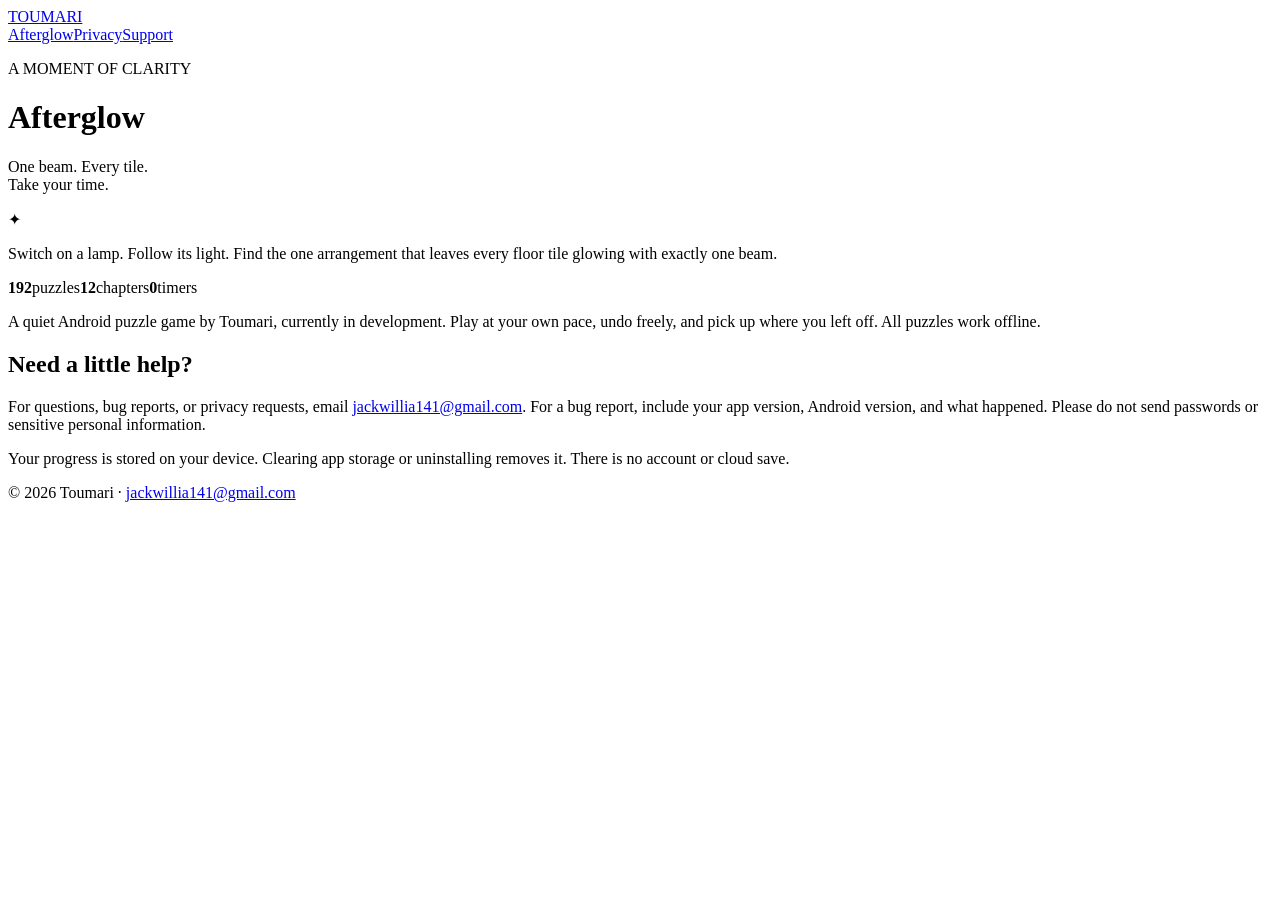
==== index.html @ 55eab0eb "Publish Afterglow support and privacy: index.html" ====
<!doctype html>
<html lang="en"><head><meta charset="utf-8"><meta name="viewport" content="width=device-width, initial-scale=1"><meta name="description" content="Afterglow, a quiet light and logic puzzle game by Toumari. Support and privacy information."><title>Afterglow · Toumari</title><link rel="stylesheet" href="style.css"></head><body><header><a href="/">TOUMARI</a><nav aria-label="Main"><a href="/">Afterglow</a><a href="privacy.html">Privacy</a><a href="mailto:jackwillia141@gmail.com">Support</a></nav></header><main><p class="eyebrow">A MOMENT OF CLARITY</p><h1>Afterglow</h1><p class="lead">One beam. Every tile.<br>Take your time.</p><div class="mark" aria-hidden="true">✦</div><p>Switch on a lamp. Follow its light. Find the one arrangement that leaves every floor tile glowing with exactly one beam.</p><div class="facts"><span><strong>192</strong>puzzles</span><span><strong>12</strong>chapters</span><span><strong>0</strong>timers</span></div><p>A quiet Android puzzle game by Toumari, currently in development. Play at your own pace, undo freely, and pick up where you left off. All puzzles work offline.</p><h2>Need a little help?</h2><p>For questions, bug reports, or privacy requests, email <a href="mailto:jackwillia141@gmail.com">jackwillia141@gmail.com</a>. For a bug report, include your app version, Android version, and what happened. Please do not send passwords or sensitive personal information.</p><p>Your progress is stored on your device. Clearing app storage or uninstalling removes it. There is no account or cloud save.</p></main><footer>© 2026 Toumari · <a href="mailto:jackwillia141@gmail.com">jackwillia141@gmail.com</a></footer></body></html>
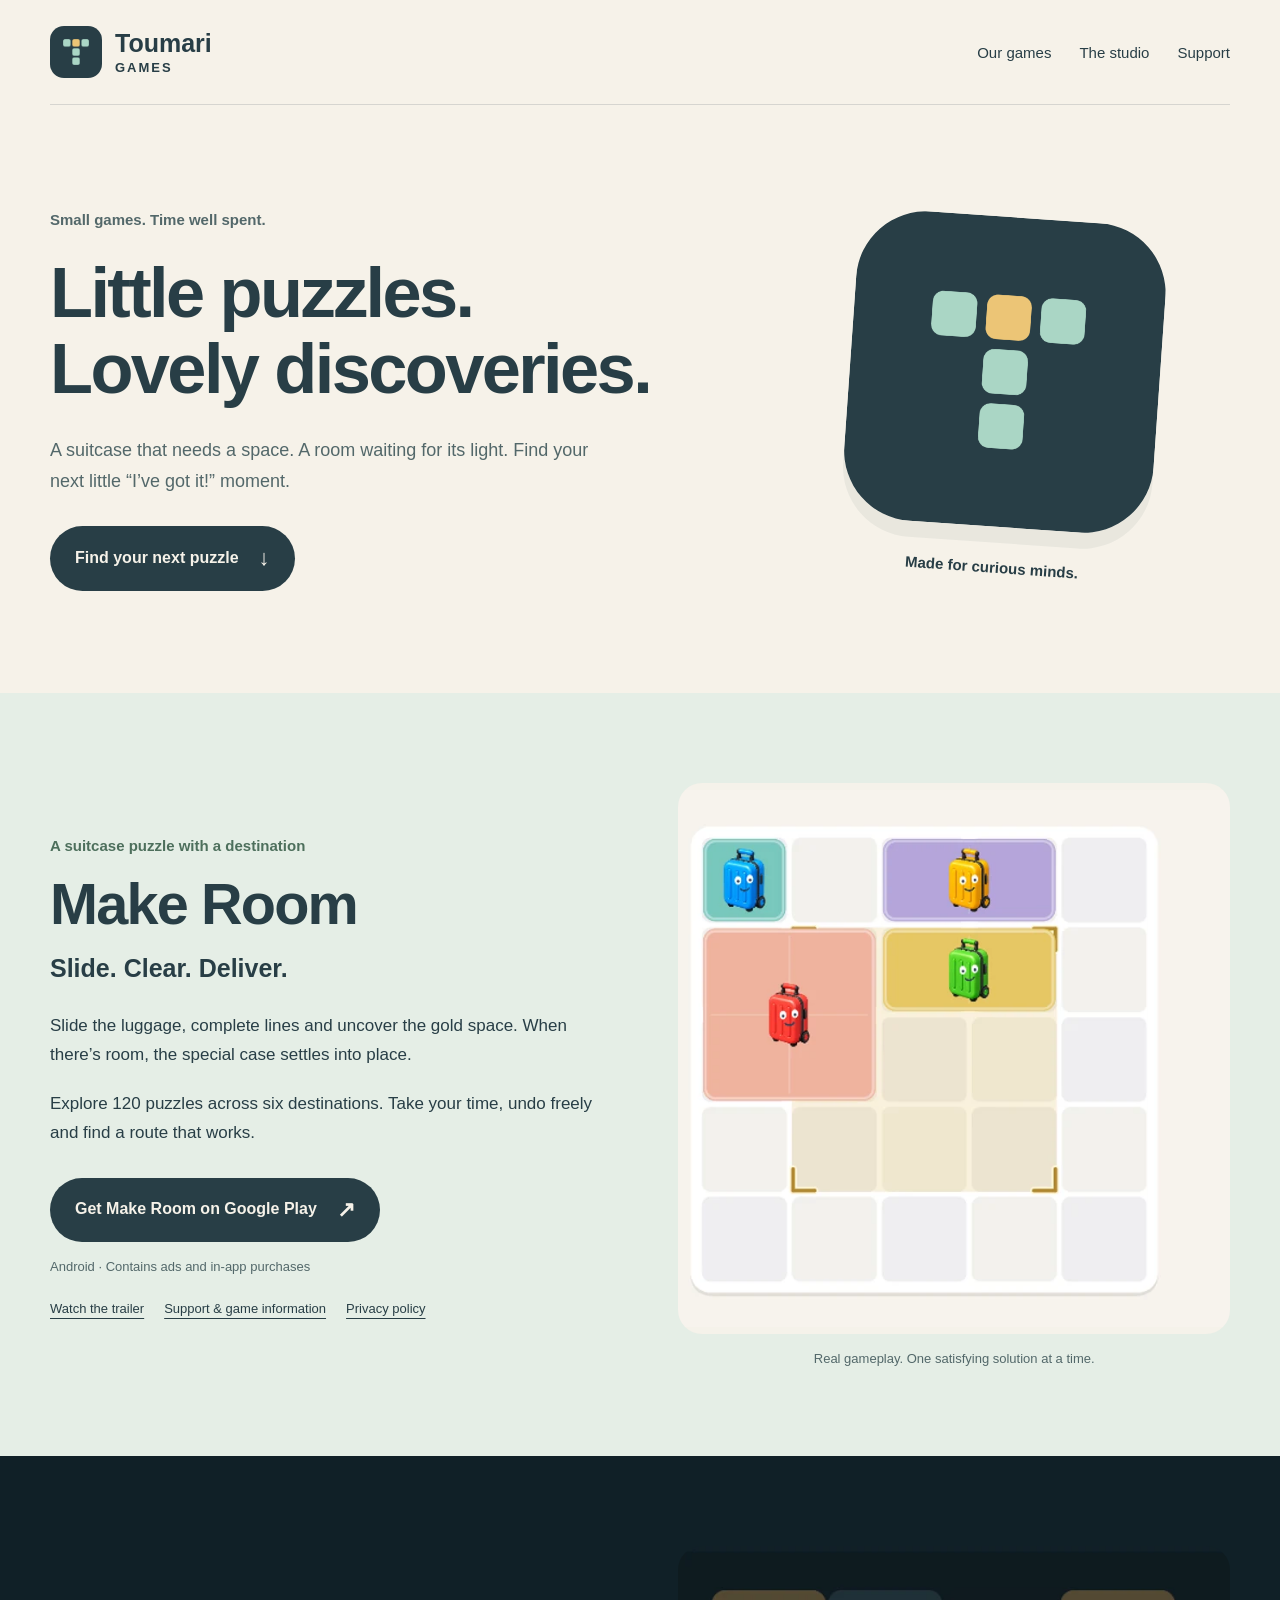
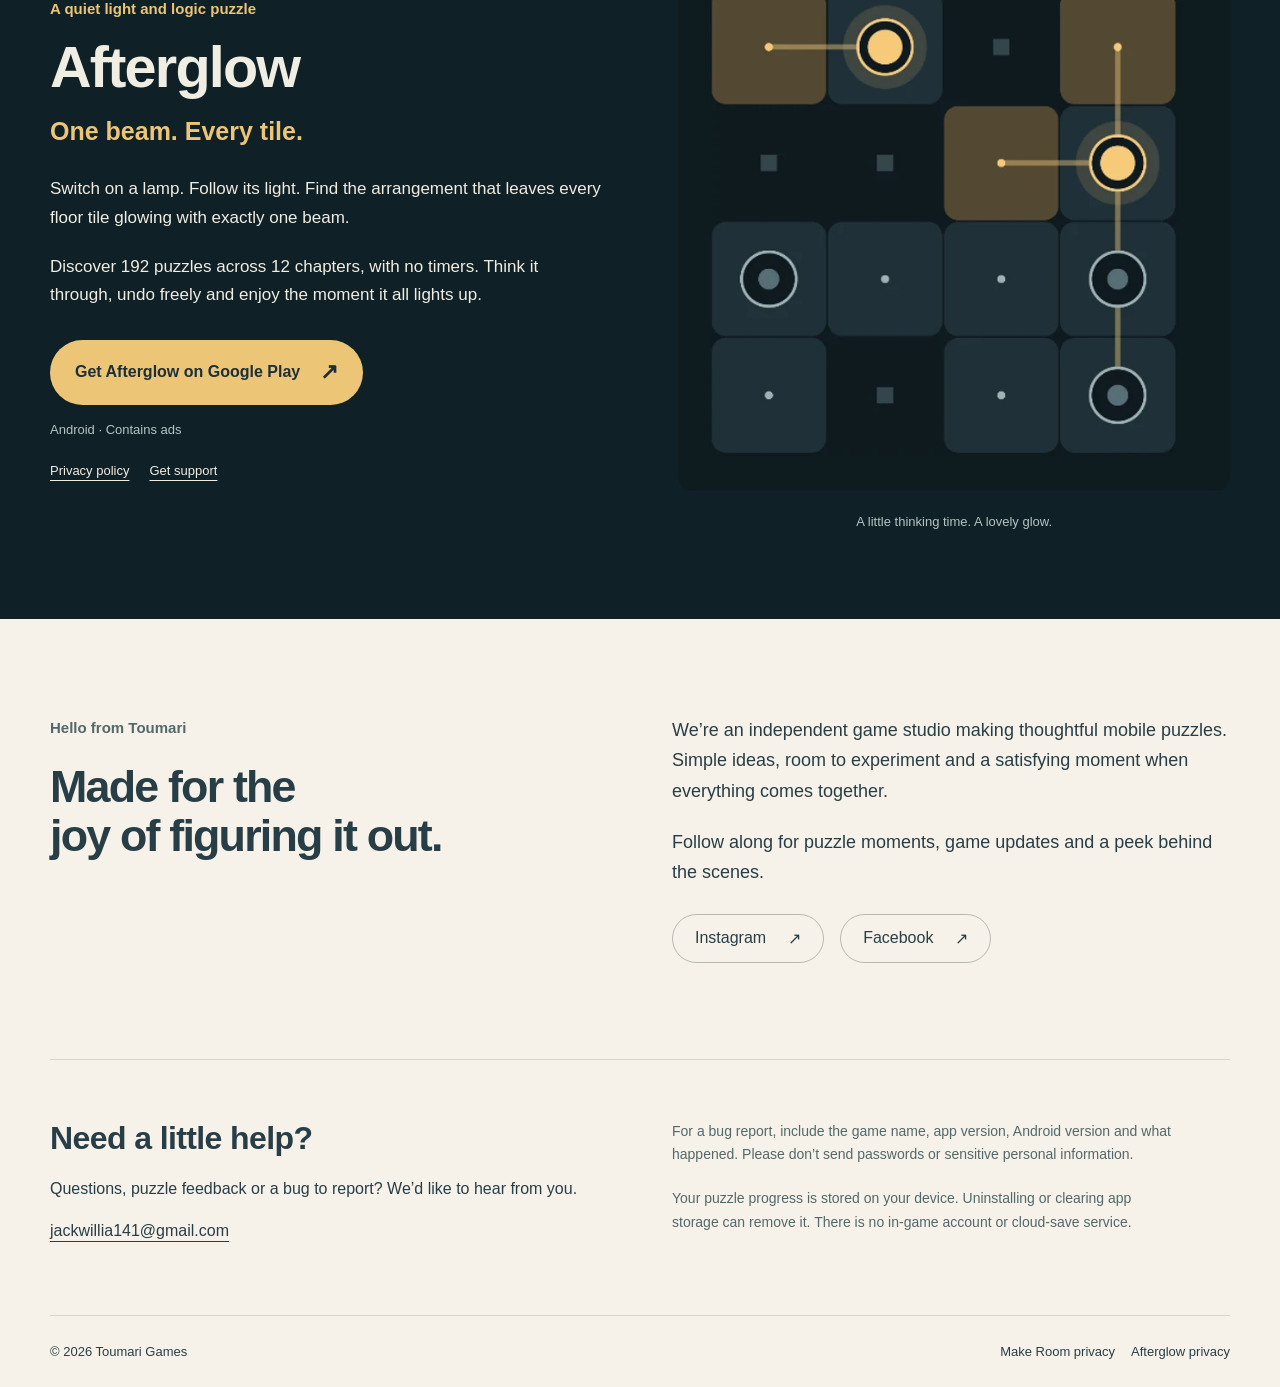
==== commit 547b35dd: "Launch Toumari Games studio hub for Make Room and Afterglow" ====
--- a/index.html
+++ b/index.html
@@ -1,2 +1,26 @@
 <!doctype html>
-<html lang="en"><head><meta charset="utf-8"><meta name="viewport" content="width=device-width, initial-scale=1"><meta name="description" content="Afterglow, a quiet light and logic puzzle game by Toumari. Support and privacy information."><title>Afterglow · Toumari</title><link rel="stylesheet" href="style.css"></head><body><header><a href="/">TOUMARI</a><nav aria-label="Main"><a href="/">Afterglow</a><a href="privacy.html">Privacy</a><a href="mailto:jackwillia141@gmail.com">Support</a></nav></header><main><p class="eyebrow">A MOMENT OF CLARITY</p><h1>Afterglow</h1><p class="lead">One beam. Every tile.<br>Take your time.</p><div class="mark" aria-hidden="true">✦</div><p>Switch on a lamp. Follow its light. Find the one arrangement that leaves every floor tile glowing with exactly one beam.</p><div class="facts"><span><strong>192</strong>puzzles</span><span><strong>12</strong>chapters</span><span><strong>0</strong>timers</span></div><p>A quiet Android puzzle game by Toumari, currently in development. Play at your own pace, undo freely, and pick up where you left off. All puzzles work offline.</p><h2>Need a little help?</h2><p>For questions, bug reports, or privacy requests, email <a href="mailto:jackwillia141@gmail.com">jackwillia141@gmail.com</a>. For a bug report, include your app version, Android version, and what happened. Please do not send passwords or sensitive personal information.</p><p>Your progress is stored on your device. Clearing app storage or uninstalling removes it. There is no account or cloud save.</p></main><footer>© 2026 Toumari · <a href="mailto:jackwillia141@gmail.com">jackwillia141@gmail.com</a></footer></body></html>
+<html lang="en">
+<head>
+<meta charset="utf-8"><meta name="viewport" content="width=device-width, initial-scale=1">
+<title>Toumari Games · Make Room &amp; Afterglow</title>
+<meta name="description" content="Little puzzles. Lovely discoveries. Play Make Room and Afterglow, two cosy Android puzzle games from Toumari Games, available on Google Play.">
+<meta property="og:title" content="Toumari Games · Little puzzles. Lovely discoveries.">
+<meta property="og:description" content="Discover Make Room and Afterglow. Two thoughtful puzzle games, available on Google Play.">
+<meta property="og:image" content="https://toumari.github.io/assets/studio-cover.png">
+<meta property="og:url" content="https://toumari.github.io/"><meta name="theme-color" content="#283e46">
+<link rel="icon" href="assets/studio-avatar.png"><link rel="stylesheet" href="studio.css">
+</head>
+<body>
+<a class="skip" href="#games">Skip to games</a>
+<header class="masthead wrap"><a class="brand" href="/" aria-label="Toumari Games home"><img src="assets/studio-avatar.png" alt="" width="52" height="52"><span>Toumari<span class="brand-small">Games</span></span></a><nav aria-label="Main"><a href="#games">Our games</a><a href="#studio">The studio</a><a href="#support">Support</a></nav></header>
+<main>
+<section class="welcome wrap" aria-labelledby="welcome-title"><div><p class="intro">Small games. Time well spent.</p><h1 id="welcome-title">Little puzzles.<br>Lovely discoveries.</h1><p class="lead">A suitcase that needs a space. A room waiting for its light. Find your next little “I’ve got it!” moment.</p><a class="button" href="#games">Find your next puzzle <span aria-hidden="true">↓</span></a></div><div class="hero-art"><img src="assets/studio-avatar.png" width="320" height="320" alt="Toumari’s mint and gold puzzle tiles form a T"><p>Made for curious minds.</p></div></section>
+<div class="games" id="games">
+<section class="game make" aria-labelledby="make-title"><div class="game-inner wrap"><div class="game-copy"><p class="game-type">A suitcase puzzle with a destination</p><h2 id="make-title">Make Room</h2><p class="game-hook">Slide. Clear. Deliver.</p><p>Slide the luggage, complete lines and uncover the gold space. When there’s room, the special case settles into place.</p><p>Explore 120 puzzles across six destinations. Take your time, undo freely and find a route that works.</p><a class="button" href="https://play.google.com/store/apps/details?id=com.toumari.parcelplatform.makeroom">Get Make Room on Google Play <span aria-hidden="true">↗</span></a><p class="game-note">Android · Contains ads and in-app purchases</p><div class="minor-links"><a href="https://www.youtube.com/watch?v=fiFJRd8cPag">Watch the trailer</a><a href="/make-room/">Support &amp; game information</a><a href="/make-room/privacy.html">Privacy policy</a></div></div><figure class="game-image"><img src="assets/make-room.webp" alt="Make Room’s five-by-five luggage puzzle, with colourful cases around a gold target space" width="1080" height="1080" loading="lazy"><figcaption>Real gameplay. One satisfying solution at a time.</figcaption></figure></div></section>
+<section class="game after" aria-labelledby="after-title"><div class="game-inner wrap"><div class="game-copy"><p class="game-type">A quiet light and logic puzzle</p><h2 id="after-title">Afterglow</h2><p class="game-hook">One beam. Every tile.</p><p>Switch on a lamp. Follow its light. Find the arrangement that leaves every floor tile glowing with exactly one beam.</p><p>Discover 192 puzzles across 12 chapters, with no timers. Think it through, undo freely and enjoy the moment it all lights up.</p><a class="button" href="https://play.google.com/store/apps/details?id=com.afterglow.puzzle">Get Afterglow on Google Play <span aria-hidden="true">↗</span></a><p class="game-note">Android · Contains ads</p><div class="minor-links"><a href="/privacy.html">Privacy policy</a><a href="mailto:jackwillia141@gmail.com">Get support</a></div></div><figure class="game-image"><img src="assets/afterglow.webp" alt="Afterglow’s dark puzzle board with glowing amber lamps and lines of light" width="1080" height="1080" loading="lazy"><figcaption>A little thinking time. A lovely glow.</figcaption></figure></div></section>
+</div>
+<section class="studio wrap" id="studio" aria-labelledby="studio-title"><div><p class="intro">Hello from Toumari</p><h2 id="studio-title">Made for the<br>joy of figuring it out.</h2></div><div><p>We’re an independent game studio making thoughtful mobile puzzles. Simple ideas, room to experiment and a satisfying moment when everything comes together.</p><p>Follow along for puzzle moments, game updates and a peek behind the scenes.</p><div class="social-links"><a href="https://www.instagram.com/toumarigames/">Instagram <span aria-hidden="true">↗</span></a><a href="https://www.facebook.com/profile.php?id=61595932360274">Facebook <span aria-hidden="true">↗</span></a></div></div></section>
+<section class="support wrap" id="support" aria-labelledby="support-title"><div><h2 id="support-title">Need a little help?</h2><p>Questions, puzzle feedback or a bug to report? We’d like to hear from you.</p><a href="mailto:jackwillia141@gmail.com">jackwillia141@gmail.com</a></div><div class="support-notes"><p>For a bug report, include the game name, app version, Android version and what happened. Please don’t send passwords or sensitive personal information.</p><p>Your puzzle progress is stored on your device. Uninstalling or clearing app storage can remove it. There is no in-game account or cloud-save service.</p></div></section>
+</main>
+<footer class="wrap"><span>© 2026 Toumari Games</span><nav aria-label="Privacy policies"><a href="/make-room/privacy.html">Make Room privacy</a><a href="/privacy.html">Afterglow privacy</a></nav></footer>
+</body></html>
--- a/studio.css
+++ b/studio.css
@@ -0,0 +1 @@
+:root{color-scheme:light;--ink:#283e46;--cream:#f6f2e9;--mint:#aad6c5;--gold:#ecc576;--muted:#53686a;font-family:"Trebuchet MS",Arial,sans-serif;color:var(--ink);background:var(--cream)}*{box-sizing:border-box}html{scroll-behavior:smooth;scroll-padding-top:24px}body{margin:0}a{color:inherit;text-underline-offset:5px;text-decoration-thickness:1px}a:hover{text-decoration-thickness:2px}a:focus-visible{outline:3px solid currentColor;outline-offset:6px;border-radius:2px}.wrap{width:min(1180px,calc(100% - 64px));margin-inline:auto}.masthead{display:flex;align-items:center;justify-content:space-between;padding-block:26px;border-bottom:1px solid #283e4628}.brand{display:flex;align-items:center;gap:13px;text-decoration:none;font-size:25px;font-weight:700;line-height:1.05}.brand img{border-radius:14px}.brand-small{display:block;font-size:13px;letter-spacing:2px;text-transform:uppercase;margin-top:5px}nav{display:flex;gap:28px;font-size:15px}nav a{text-decoration:none}.welcome{display:grid;grid-template-columns:1.5fr 1fr;align-items:center;gap:48px;padding-block:clamp(56px,8vw,110px)}.intro,.game-type{font-weight:700;font-size:15px}.intro{color:var(--muted);margin:0 0 22px}h1{font-size:clamp(42px,5.5vw,76px);line-height:1.08;letter-spacing:-2.6px;margin:0 0 28px}p{font-size:18px;line-height:1.7;margin:0 0 20px;max-width:65ch}.lead{max-width:31em;color:var(--muted);margin-bottom:30px}.hero-art{text-align:center;transform:rotate(4deg)}.hero-art img{width:min(100%,310px);height:auto;border-radius:70px;box-shadow:0 16px 0 #283e4610}.hero-art p{font-size:15px;margin:24px 0 0;font-weight:700}.button{display:inline-flex;align-items:center;justify-content:space-between;gap:20px;border-radius:999px;background:var(--ink);color:var(--cream);padding:18px 25px;min-height:56px;font-weight:700;font-size:16px;line-height:1.3;text-decoration:none;transition:transform .18s ease-out,background .18s ease-out}.button:hover{transform:translateY(-2px);background:#36525b}.button span{font-size:22px}.game{padding-block:clamp(54px,7vw,90px)}.make{background:#e5eee6}.after{background:#102027;color:#f0ede2}.game-inner{display:grid;grid-template-columns:1fr 1fr;gap:clamp(32px,6vw,88px);align-items:center}.game h2,.studio h2{font-size:clamp(38px,4.5vw,64px);line-height:1.1;letter-spacing:-1.8px;margin:0 0 16px}.game-type{margin-bottom:14px;color:#4d6f5c}.game-hook{font-size:25px;font-weight:700;line-height:1.35;margin-bottom:26px}.game-copy>p:not(.game-type):not(.game-hook){font-size:17px}.game-copy .button{margin-top:10px}.game-note{font-size:13px!important;line-height:1.5;margin:15px 0 24px;color:var(--muted)}.minor-links{display:flex;flex-wrap:wrap;gap:13px 20px;font-size:13px}.game-image{margin:0}.game-image img{display:block;width:100%;height:auto;border-radius:24px}.game-image figcaption{font-size:13px;text-align:center;margin:17px 0 0;color:var(--muted)}.after .game-type,.after .game-hook{color:var(--gold)}.after .button{background:var(--gold);color:#1d3038}.after .button:hover{background:#f5d793}.after .game-note,.after figcaption{color:#b5c3c0}.studio{display:grid;grid-template-columns:1fr 1fr;gap:64px;padding-block:96px}.studio h2{font-size:clamp(34px,3.5vw,48px)}.social-links{display:flex;gap:16px;margin-top:26px}.social-links a{border:1px solid #283e4650;border-radius:999px;padding:14px 22px;text-decoration:none;min-height:48px;display:inline-flex;align-items:center;gap:22px}.support{border-top:1px solid #283e4628;display:grid;grid-template-columns:1fr 1fr;gap:64px;padding-block:60px}.support h2{font-size:32px;margin:0 0 18px;letter-spacing:-.6px}.support p{font-size:16px}.support-notes p{font-size:14px;color:var(--muted)}footer{display:flex;justify-content:space-between;gap:24px;border-top:1px solid #283e4628;padding-block:28px;font-size:13px}footer nav{font-size:13px;flex-wrap:wrap;gap:16px}.skip{position:absolute;left:16px;top:-100px;background:var(--ink);color:var(--cream);padding:14px;z-index:5}.skip:focus{top:12px}@media(max-width:760px){.wrap{width:calc(100% - 40px)}.masthead{align-items:flex-start;gap:20px}.masthead nav{gap:15px;font-size:13px;flex-wrap:wrap;justify-content:flex-end;padding-top:8px}.brand{font-size:21px}.brand img{width:44px;height:44px}.welcome{grid-template-columns:1fr;gap:42px;padding-block:48px}.hero-art{display:none}h1{letter-spacing:-1.8px}.game-inner,.studio,.support{grid-template-columns:1fr;gap:32px}.game-image{max-width:540px;margin:auto}.game-copy .button{width:100%;max-width:390px}.studio{padding-block:60px}.support{padding-block:40px}footer{display:block}footer nav{margin-top:20px}p{font-size:17px}.game{padding-block:48px}.minor-links{line-height:1.8}.social-links{flex-wrap:wrap}}@media(prefers-reduced-motion:reduce){html{scroll-behavior:auto}.button{transition:none}.button:hover{transform:none}}
